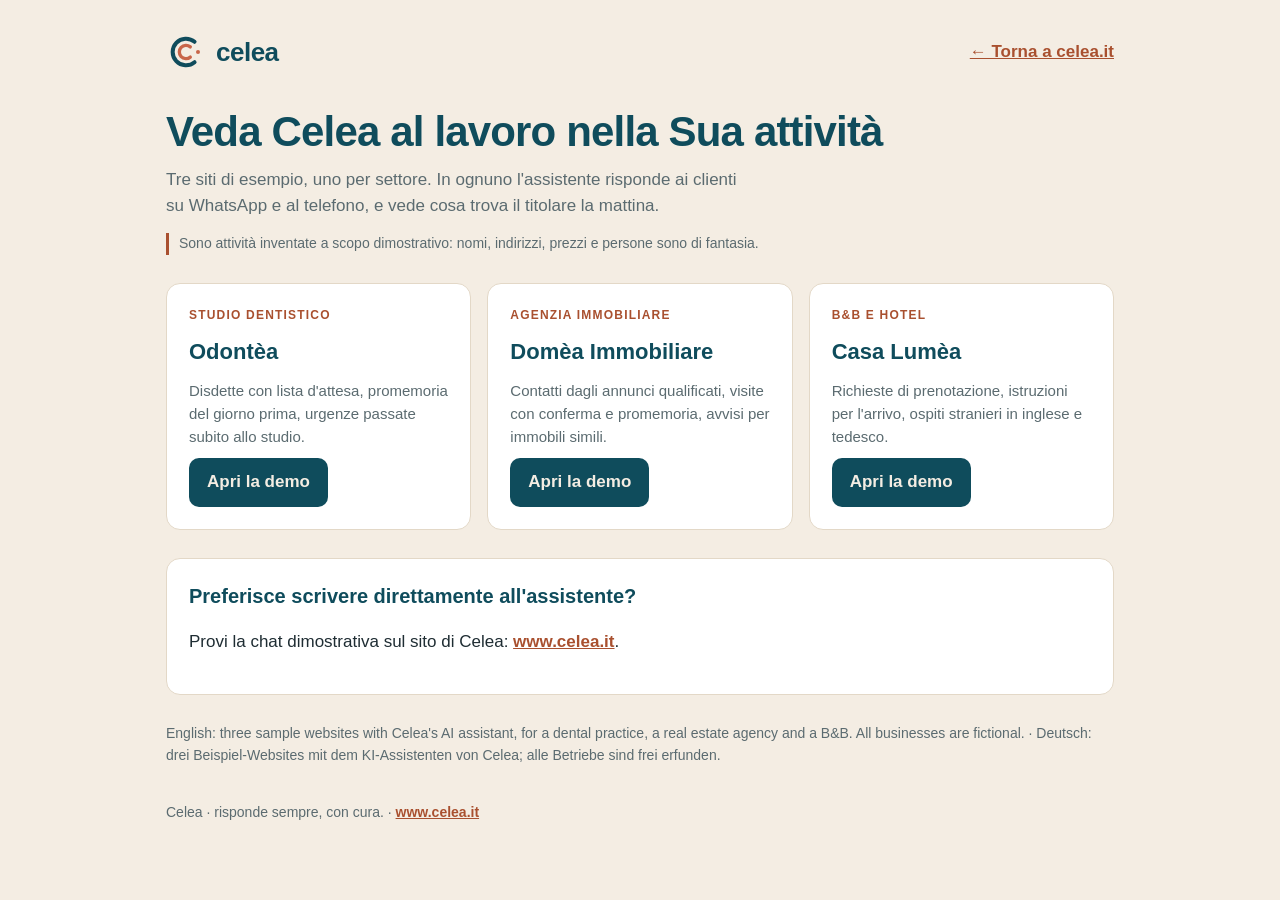
==== index.html @ cb716c83 "Add files via upload" ====
<!doctype html>
<html lang="it">
<head>
<meta charset="utf-8">
<meta name="viewport" content="width=device-width,initial-scale=1">
<title>Celea · Demo</title>
<meta name="description" content="Le demo di Celea: tre siti di esempio, per uno studio dentistico, un'agenzia immobiliare e un B&B, con l'assistente AI che risponde su WhatsApp e al telefono.">
<meta name="robots" content="noindex">
<link rel="icon" href="favicon.svg" type="image/svg+xml">
<style>
:root{--bg:#F4EDE3;--card:#FFFFFF;--ink:#1F2D33;--muted:#5B6B70;--brand:#0F4C5C;--accent:#A9502F;--line:#E3D8C7;color-scheme:light}
@media (prefers-color-scheme:dark){:root{--bg:#0A3440;--card:#0F4C5C;--ink:#F4EDE3;--muted:#B9C6C6;--brand:#F4EDE3;--accent:#E08A6A;--line:#22606F;color-scheme:dark}}
*{box-sizing:border-box}
body{margin:0;background:var(--bg);color:var(--ink);font:17px/1.55 Helvetica,Arial,sans-serif}
.wrap{max-width:980px;margin:0 auto;padding:32px 16px 48px}
header{display:flex;justify-content:space-between;align-items:center;gap:12px;flex-wrap:wrap}
.logo{display:flex;align-items:center;gap:10px;color:var(--brand);font-weight:800;font-size:26px;text-decoration:none;letter-spacing:-.5px}
.logo svg{width:40px;height:40px}
.back{color:var(--accent);font-weight:600}
h1{color:var(--brand);font-size:clamp(28px,6vw,42px);line-height:1.15;margin:36px 0 10px;letter-spacing:-.02em}
.lead{color:var(--muted);max-width:62ch;margin:0 0 8px}
.note{font-size:14px;color:var(--muted);border-left:3px solid var(--accent);padding-left:10px;margin:14px 0 28px}
.cards{display:grid;gap:16px}
@media(min-width:800px){.cards{grid-template-columns:repeat(3,1fr)}}
.card{background:var(--card);border:1px solid var(--line);border-radius:14px;padding:22px;display:flex;flex-direction:column;gap:10px}
.card small{text-transform:uppercase;letter-spacing:.1em;font-weight:700;font-size:12px;color:var(--accent)}
.card h2{margin:0;color:var(--brand);font-size:22px}
.card p{margin:0;color:var(--muted);font-size:15px}
.btn{margin-top:auto;align-self:flex-start;background:var(--brand);color:var(--bg);text-decoration:none;font-weight:700;padding:11px 18px;border-radius:10px}
.chat{margin-top:28px;background:var(--card);border:1px solid var(--line);border-radius:14px;padding:22px}
.chat h2{margin:0 0 6px;color:var(--brand);font-size:20px}
.chat a{color:var(--accent);font-weight:700}
.langs{margin-top:28px;font-size:14px;color:var(--muted)}
footer{margin-top:36px;font-size:14px;color:var(--muted)}
</style>
</head>
<body>
<div class="wrap">
  <header>
    <a class="logo" href="https://www.celea.it/" aria-label="celea">
      <svg viewBox="0 0 120 120" aria-hidden="true"><path d="M85.71 90.64A40 40 0 1 1 85.71 29.36" fill="none" stroke="currentColor" stroke-width="12" stroke-linecap="round"/><path d="M72.86 75.32A20 20 0 1 1 72.86 44.68" fill="none" stroke="#C8664A" stroke-width="10" stroke-linecap="round"/><circle cx="96" cy="60" r="6" fill="#C8664A"/></svg>celea
    </a>
    <a class="back" href="https://www.celea.it/">← Torna a celea.it</a>
  </header>

  <h1>Veda Celea al lavoro nella Sua attività</h1>
  <p class="lead">Tre siti di esempio, uno per settore. In ognuno l'assistente risponde ai clienti su WhatsApp e al telefono, e vede cosa trova il titolare la mattina.</p>
  <p class="note">Sono attività inventate a scopo dimostrativo: nomi, indirizzi, prezzi e persone sono di fantasia.</p>

  <div class="cards">
    <article class="card">
      <small>Studio dentistico</small>
      <h2>Odontèa</h2>
      <p>Disdette con lista d'attesa, promemoria del giorno prima, urgenze passate subito allo studio.</p>
      <a class="btn" href="odontea/">Apri la demo</a>
    </article>
    <article class="card">
      <small>Agenzia immobiliare</small>
      <h2>Domèa Immobiliare</h2>
      <p>Contatti dagli annunci qualificati, visite con conferma e promemoria, avvisi per immobili simili.</p>
      <a class="btn" href="domea/">Apri la demo</a>
    </article>
    <article class="card">
      <small>B&amp;B e hotel</small>
      <h2>Casa Lumèa</h2>
      <p>Richieste di prenotazione, istruzioni per l'arrivo, ospiti stranieri in inglese e tedesco.</p>
      <a class="btn" href="casa-lumea/">Apri la demo</a>
    </article>
  </div>

  <section class="chat">
    <h2>Preferisce scrivere direttamente all'assistente?</h2>
    <p>Provi la chat dimostrativa sul sito di Celea: <a href="https://www.celea.it/#demo">www.celea.it</a>.</p>
  </section>

  <p class="langs">English: three sample websites with Celea's AI assistant, for a dental practice, a real estate agency and a B&amp;B. All businesses are fictional. · Deutsch: drei Beispiel-Websites mit dem KI-Assistenten von Celea; alle Betriebe sind frei erfunden.</p>

  <footer>Celea · risponde sempre, con cura. · <a class="back" href="https://www.celea.it/">www.celea.it</a></footer>
</div>
</body>
</html>
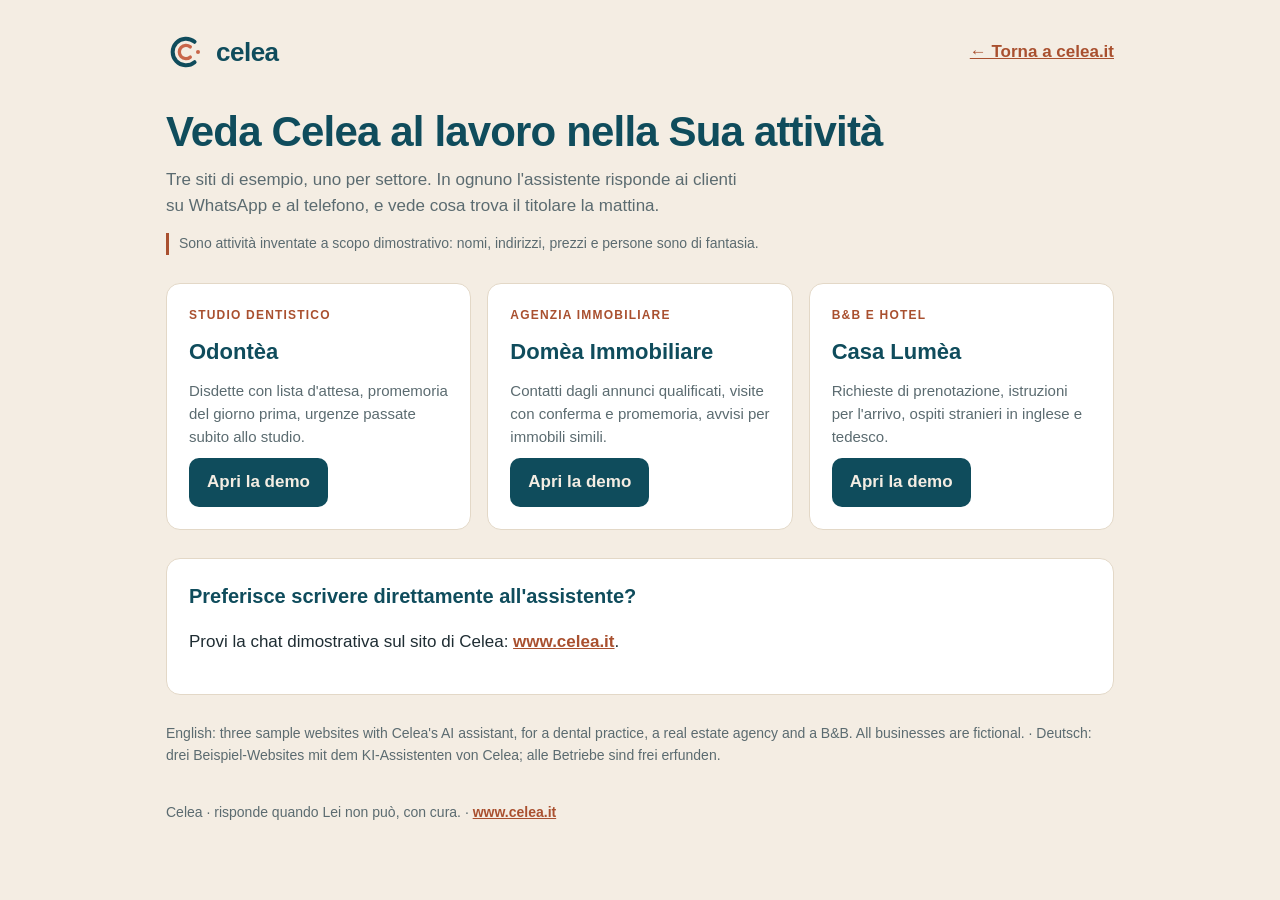
==== commit b476e395: "Demo: niente promesse d'orario («a ogni ora», «rund um die Uhr», «alle 22/23»), promesse di risultat" ====
--- a/index.html
+++ b/index.html
@@ -75,7 +75,7 @@
 
   <p class="langs">English: three sample websites with Celea's AI assistant, for a dental practice, a real estate agency and a B&amp;B. All businesses are fictional. · Deutsch: drei Beispiel-Websites mit dem KI-Assistenten von Celea; alle Betriebe sind frei erfunden.</p>
 
-  <footer>Celea · risponde sempre, con cura. · <a class="back" href="https://www.celea.it/">www.celea.it</a></footer>
+  <footer>Celea · risponde quando Lei non può, con cura. · <a class="back" href="https://www.celea.it/">www.celea.it</a></footer>
 </div>
 </body>
 </html>
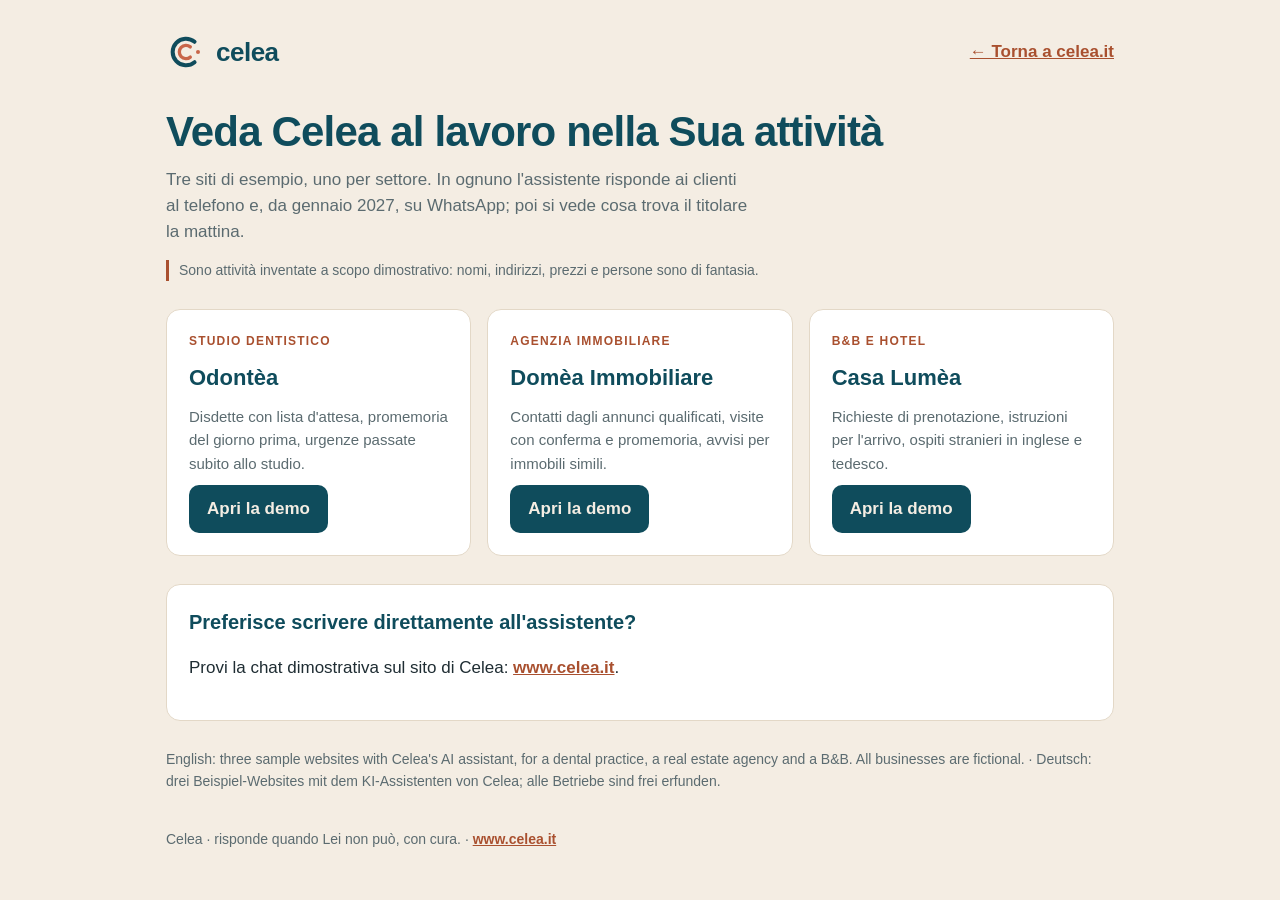
==== commit 8c229f8b: "Demo: «risponde su WhatsApp» → «al telefono e, da gennaio 2027, su WhatsApp» (regola del Legale «Wha" ====
--- a/index.html
+++ b/index.html
@@ -4,7 +4,7 @@
 <meta charset="utf-8">
 <meta name="viewport" content="width=device-width,initial-scale=1">
 <title>Celea · Demo</title>
-<meta name="description" content="Le demo di Celea: tre siti di esempio, per uno studio dentistico, un'agenzia immobiliare e un B&B, con l'assistente AI che risponde su WhatsApp e al telefono.">
+<meta name="description" content="Le demo di Celea: tre siti di esempio, per uno studio dentistico, un'agenzia immobiliare e un B&B, con l'assistente AI che risponde al telefono e, da gennaio 2027, su WhatsApp.">
 <meta name="robots" content="noindex">
 <link rel="icon" href="favicon.svg" type="image/svg+xml">
 <style>
@@ -44,7 +44,7 @@
   </header>
 
   <h1>Veda Celea al lavoro nella Sua attività</h1>
-  <p class="lead">Tre siti di esempio, uno per settore. In ognuno l'assistente risponde ai clienti su WhatsApp e al telefono, e vede cosa trova il titolare la mattina.</p>
+  <p class="lead">Tre siti di esempio, uno per settore. In ognuno l'assistente risponde ai clienti al telefono e, da gennaio 2027, su WhatsApp; poi si vede cosa trova il titolare la mattina.</p>
   <p class="note">Sono attività inventate a scopo dimostrativo: nomi, indirizzi, prezzi e persone sono di fantasia.</p>
 
   <div class="cards">
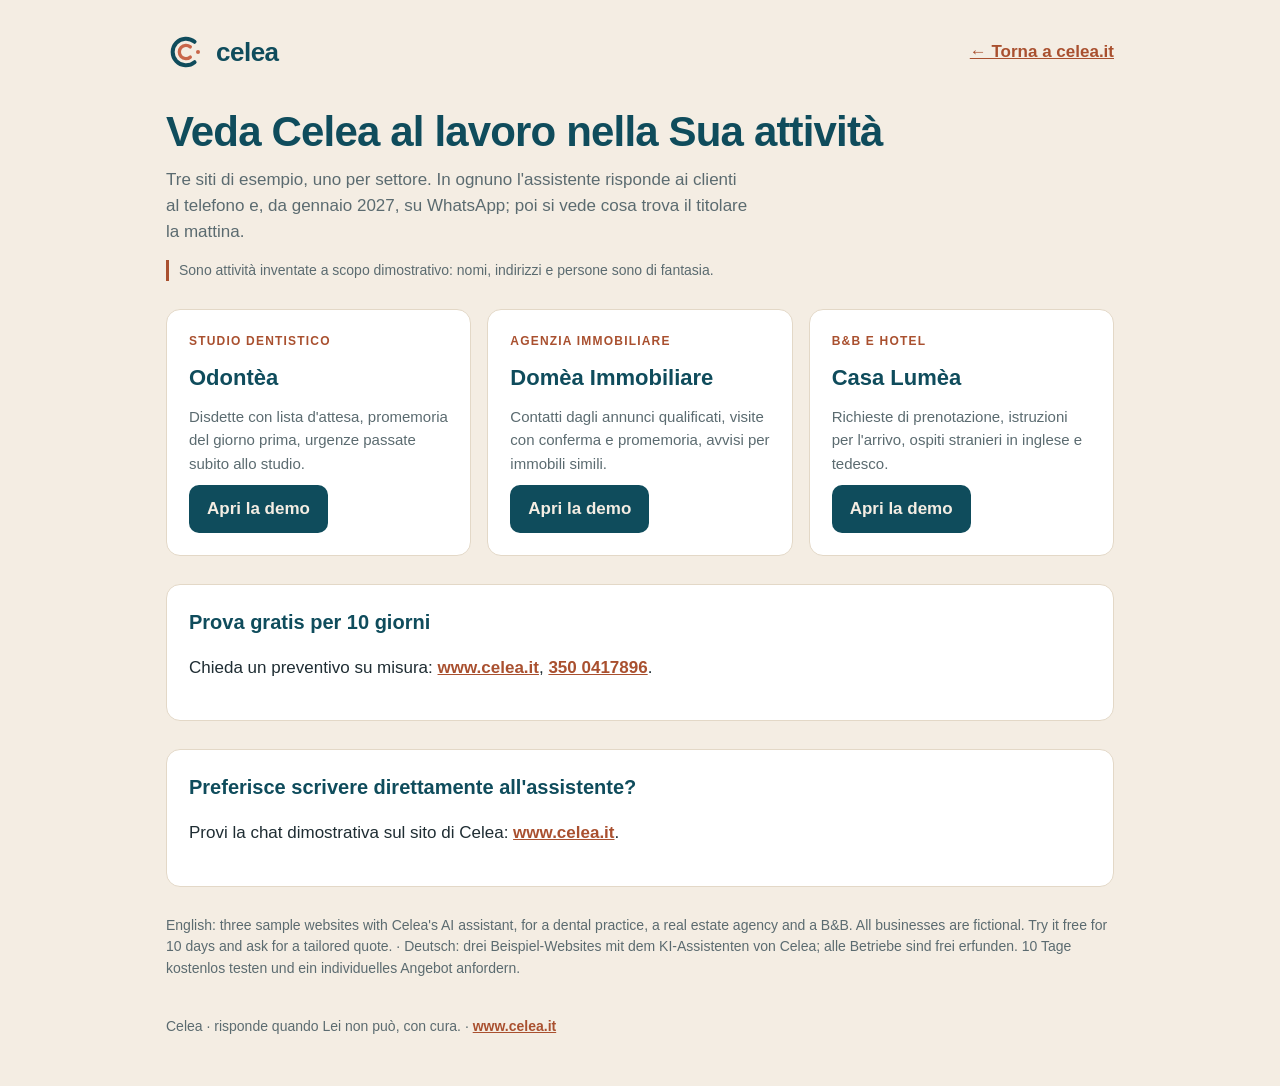
==== commit 7a072432: "Demo senza prezzi pubblici: «Prova gratis per 10 giorni» e «Chieda un preventivo su misura» (IT/EN/D" ====
--- a/index.html
+++ b/index.html
@@ -45,7 +45,7 @@
 
   <h1>Veda Celea al lavoro nella Sua attività</h1>
   <p class="lead">Tre siti di esempio, uno per settore. In ognuno l'assistente risponde ai clienti al telefono e, da gennaio 2027, su WhatsApp; poi si vede cosa trova il titolare la mattina.</p>
-  <p class="note">Sono attività inventate a scopo dimostrativo: nomi, indirizzi, prezzi e persone sono di fantasia.</p>
+  <p class="note">Sono attività inventate a scopo dimostrativo: nomi, indirizzi e persone sono di fantasia.</p>
 
   <div class="cards">
     <article class="card">
@@ -69,11 +69,16 @@
   </div>
 
   <section class="chat">
+    <h2>Prova gratis per 10 giorni</h2>
+    <p>Chieda un preventivo su misura: <a href="https://www.celea.it/">www.celea.it</a>, <a href="tel:+393500417896">350 0417896</a>.</p>
+  </section>
+
+  <section class="chat">
     <h2>Preferisce scrivere direttamente all'assistente?</h2>
     <p>Provi la chat dimostrativa sul sito di Celea: <a href="https://www.celea.it/#demo">www.celea.it</a>.</p>
   </section>
 
-  <p class="langs">English: three sample websites with Celea's AI assistant, for a dental practice, a real estate agency and a B&amp;B. All businesses are fictional. · Deutsch: drei Beispiel-Websites mit dem KI-Assistenten von Celea; alle Betriebe sind frei erfunden.</p>
+  <p class="langs">English: three sample websites with Celea's AI assistant, for a dental practice, a real estate agency and a B&amp;B. All businesses are fictional. Try it free for 10 days and ask for a tailored quote. · Deutsch: drei Beispiel-Websites mit dem KI-Assistenten von Celea; alle Betriebe sind frei erfunden. 10 Tage kostenlos testen und ein individuelles Angebot anfordern.</p>
 
   <footer>Celea · risponde quando Lei non può, con cura. · <a class="back" href="https://www.celea.it/">www.celea.it</a></footer>
 </div>
